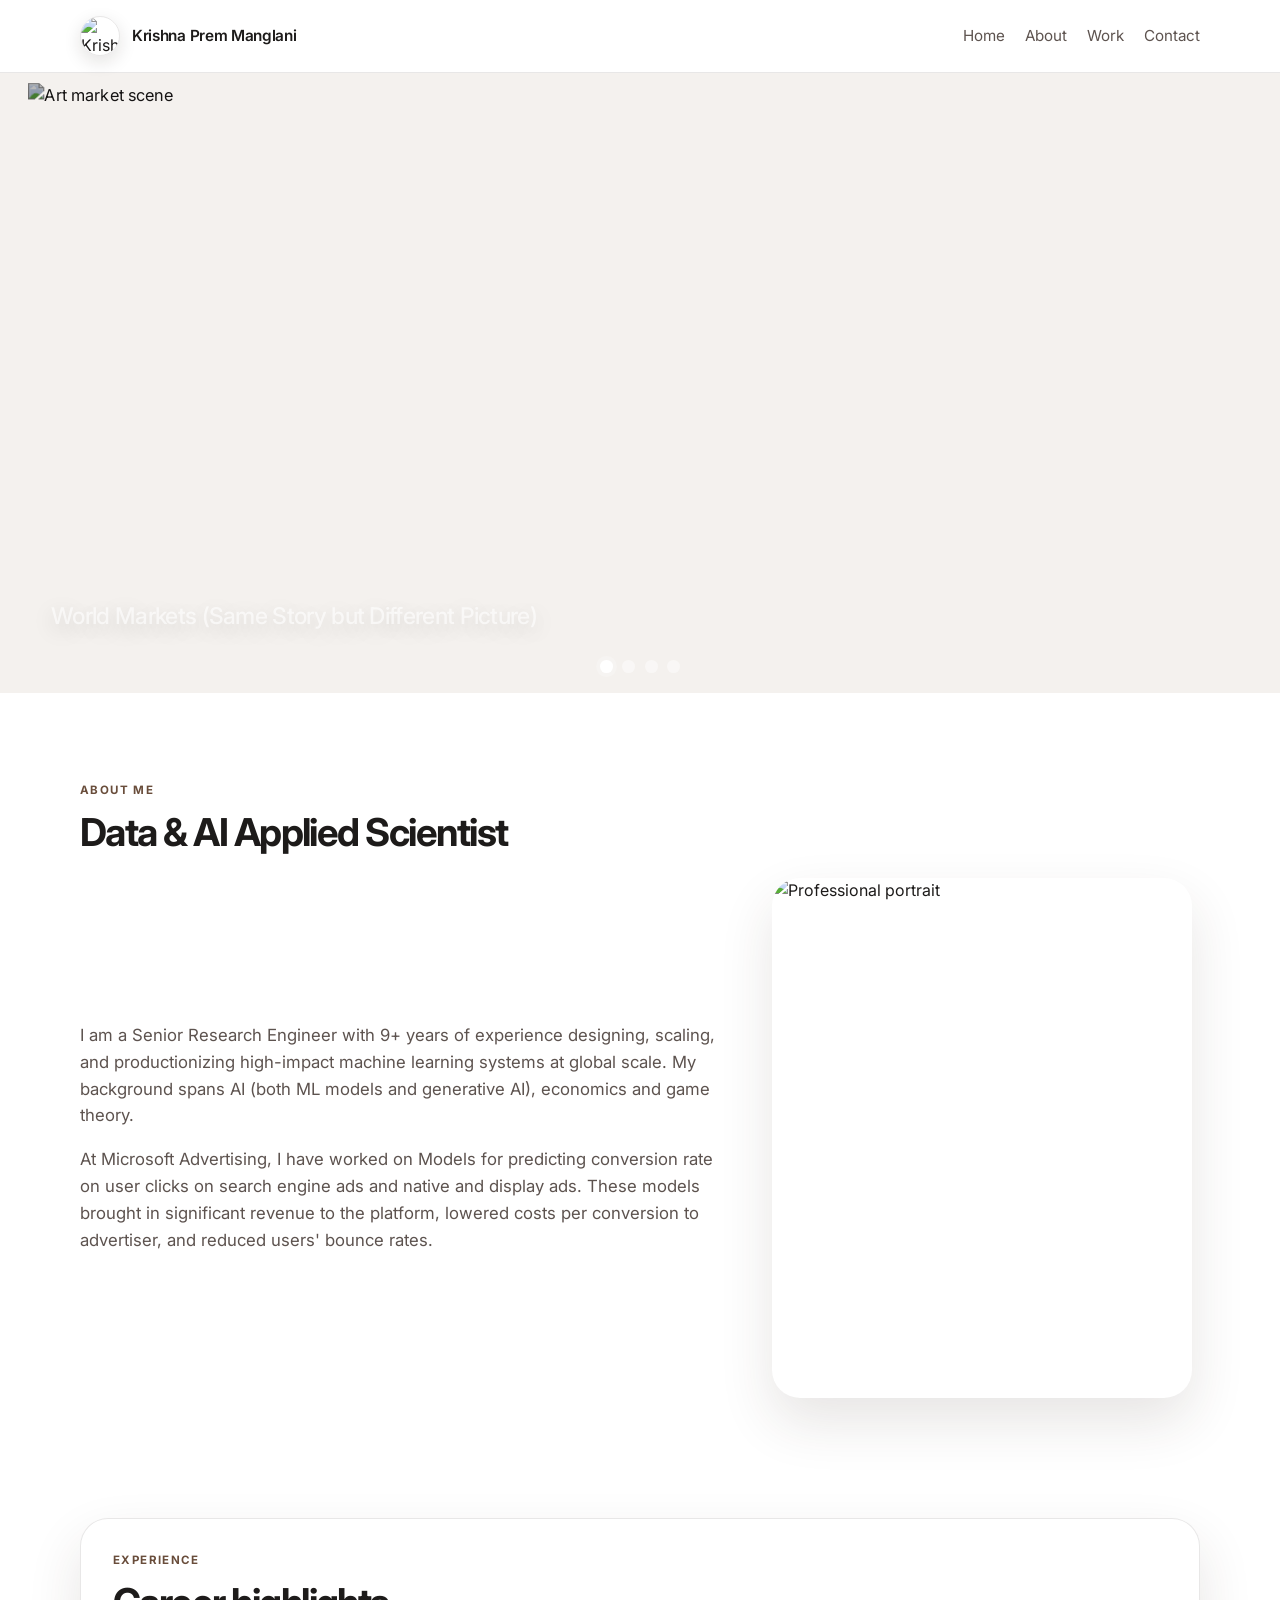
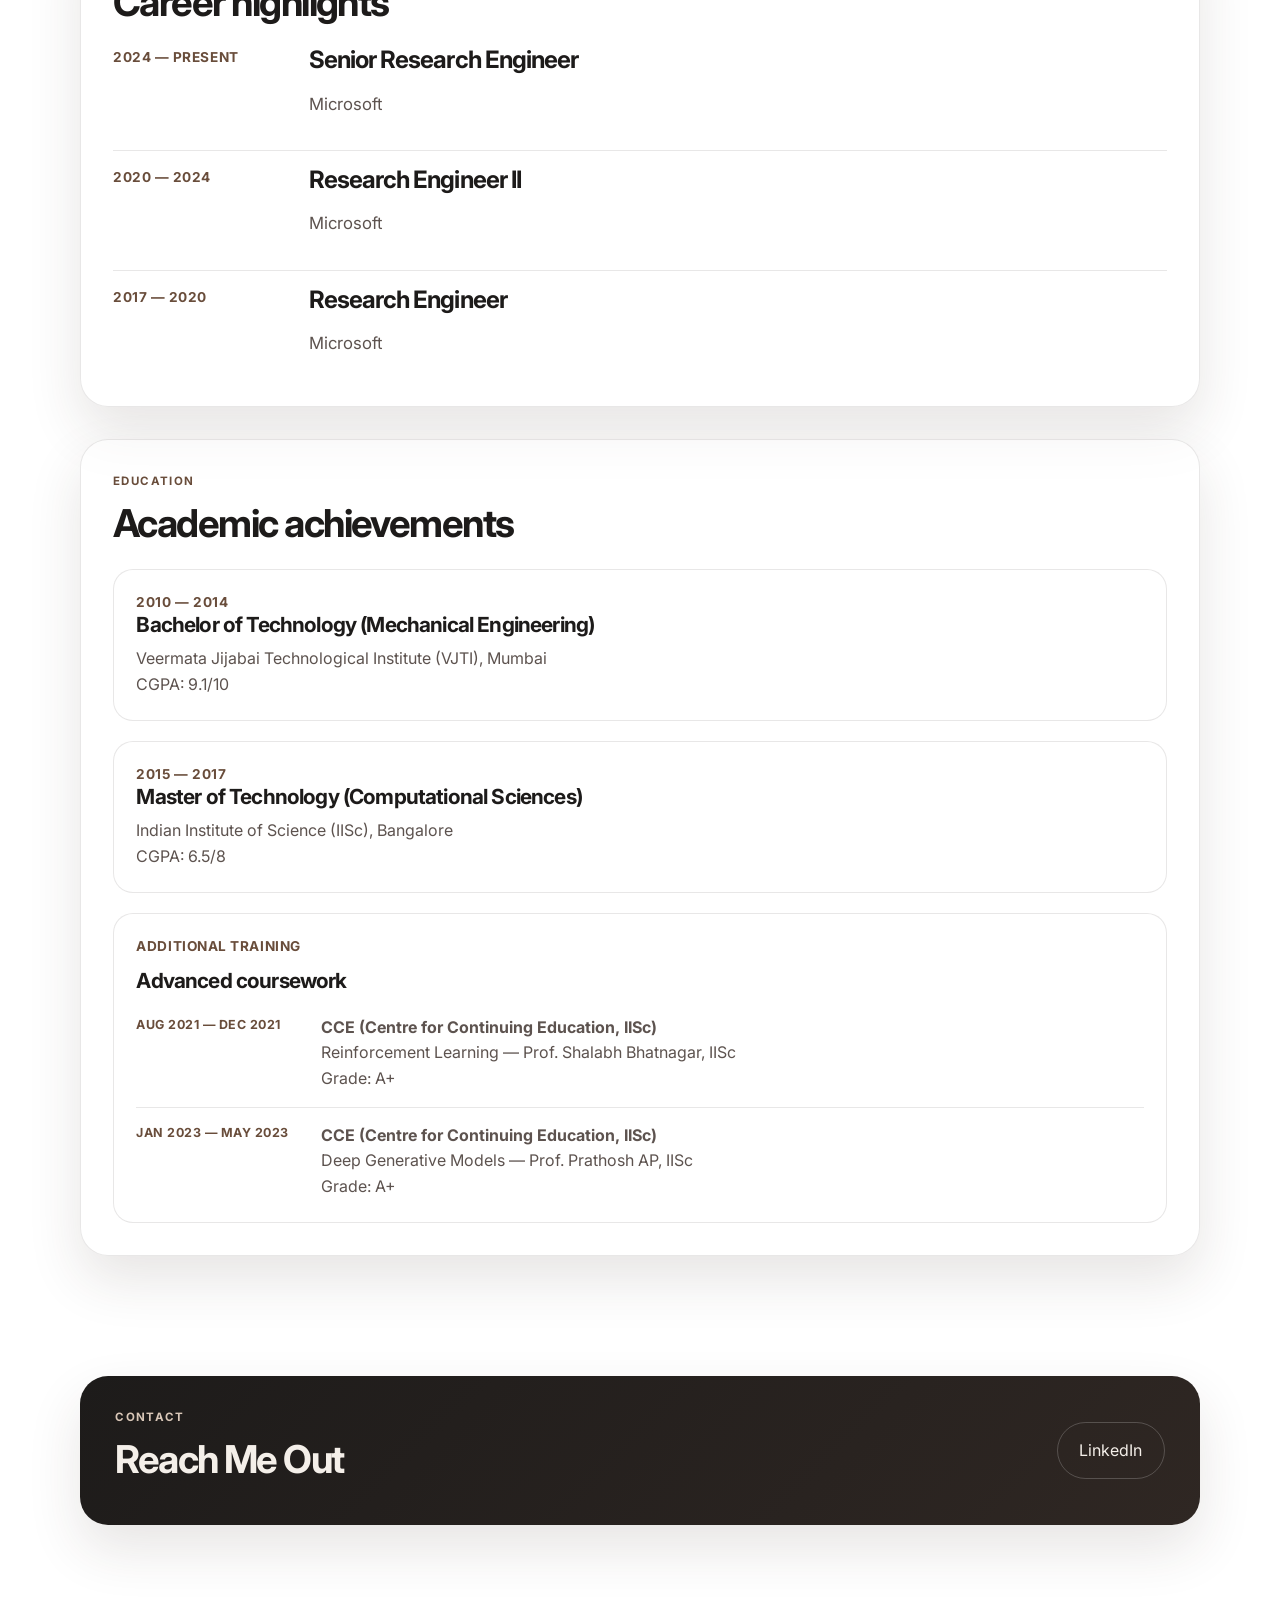
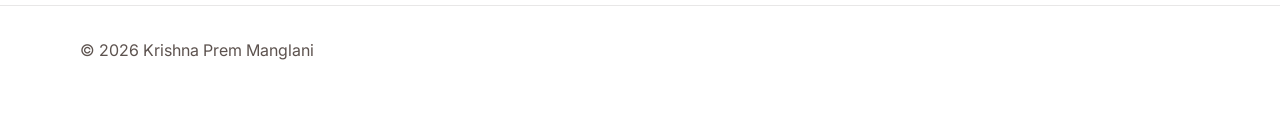
==== index.html @ 5908bef4 "Add files via upload" ====
<!DOCTYPE html>
<html lang="en">
  <head>
    <meta charset="UTF-8" />
    <meta name="viewport" content="width=device-width, initial-scale=1.0" />
    <meta
      name="description"
      content="Krishna Prem Manglani is a Senior Research Engineer specializing in AI, machine learning, experimentation, and large-scale conversion modeling."
    />
    <title>Krishna Prem Manglani | Research Engineer</title>
    <link rel="preconnect" href="https://fonts.googleapis.com" />
    <link rel="preconnect" href="https://fonts.gstatic.com" crossorigin />
    <link
      href="https://fonts.googleapis.com/css2?family=Inter:wght@400;500;600;700;800&display=swap"
      rel="stylesheet"
    />
    <link rel="stylesheet" href="style.css" />
  </head>
  <body>
    <header class="site-header">
      <div class="container nav-wrap">
        <div class="brand" aria-label="Brand name">
          <img
            src="assets/IMG_20180211_121516.jpg"
            alt="Krishna Prem Manglani"
            class="brand-avatar"
          />
          <span class="brand-name">Krishna Prem Manglani</span>
        </div>
        <nav class="main-nav" aria-label="Main navigation">
          <a href="#home">Home</a>
          <a href="#about">About</a>
          <a href="#work">Work</a>
          <a href="#contact">Contact</a>
        </nav>
      </div>
    </header>

    <main id="home">
      <section class="hero" aria-label="Featured carousel">
        <div class="carousel" data-carousel>
          <div class="carousel-caption">
            <h2>World Markets (Same Story but Different Picture)</h2>
          </div>

          <div class="slides">
            <figure class="slide active">
              <img src="assets/arton3275-adbbd.jpg" alt="Art market scene" />
            </figure>

            <figure class="slide">
              <img src="assets/Damoen_Saduk_Floating_Market.jpg" alt="Floating market scene" />
            </figure>

            <figure class="slide">
              <img src="assets/Kumasi_Market.jpg" alt="Market street scene" />
            </figure>

            <figure class="slide">
              <img src="assets/istockphoto-1391925823-1024x1024.jpg" alt="Open air market scene" />
            </figure>
          </div>

          <div class="carousel-dots" aria-label="Carousel navigation">
            <button class="dot active" type="button" aria-label="Show slide 1"></button>
            <button class="dot" type="button" aria-label="Show slide 2"></button>
            <button class="dot" type="button" aria-label="Show slide 3"></button>
            <button class="dot" type="button" aria-label="Show slide 4"></button>
          </div>
        </div>
      </section>

      <section id="about" class="section container">
        <div class="section-heading">
          <p class="eyebrow">About Me</p>
          <h2>Data &amp; AI Applied Scientist</h2>
        </div>

        <div class="about-grid">
          <div class="about-copy">
            <p>
              I am a Senior Research Engineer with 9+ years of experience designing, scaling, and
              productionizing high-impact machine learning systems at global scale. My background spans
              AI (both ML models and generative AI), economics and game theory.
            </p>
            <p>
              At Microsoft Advertising, I have worked on Models for predicting conversion rate on user
              clicks on search engine ads and native and display ads. These models brought in
              significant revenue to the platform, lowered costs per conversion to advertiser, and
              reduced users' bounce rates.
            </p>
          </div>

          <div class="about-photo">
            <img
              src="https://images.pexels.com/photos/6120249/pexels-photo-6120249.jpeg?auto=compress&cs=tinysrgb&w=1200"
              alt="Professional portrait"
            />
          </div>
        </div>
      </section>

      <section id="work" class="section container">
        <div class="experience-block">
          <div class="section-heading">
            <p class="eyebrow">Experience</p>
            <h2>Career highlights</h2>
          </div>

          <div class="timeline">
            <div class="timeline-item">
              <div class="timeline-date">2024 — Present</div>
              <div class="timeline-content">
                <h3>Senior Research Engineer</h3>
                <p>Microsoft</p>
              </div>
            </div>
            <div class="timeline-item">
              <div class="timeline-date">2020 — 2024</div>
              <div class="timeline-content">
                <h3>Research Engineer II</h3>
                <p>Microsoft</p>
              </div>
            </div>
            <div class="timeline-item">
              <div class="timeline-date">2017 — 2020</div>
              <div class="timeline-content">
                <h3>Research Engineer</h3>
                <p>Microsoft</p>
              </div>
            </div>
          </div>
        </div>

        <div class="education-block">
          <div class="section-heading">
            <p class="eyebrow">Education</p>
            <h2>Academic achievements</h2>
          </div>

          <div class="education-grid">
            <div class="education-card">
              <div class="edu-year">2010 — 2014</div>
              <h3>Bachelor of Technology (Mechanical Engineering)</h3>
              <p>Veermata Jijabai Technological Institute (VJTI), Mumbai</p>
              <p>CGPA: 9.1/10</p>
            </div>

            <div class="education-card">
              <div class="edu-year">2015 — 2017</div>
              <h3>Master of Technology (Computational Sciences)</h3>
              <p>Indian Institute of Science (IISc), Bangalore</p>
              <p>CGPA: 6.5/8</p>
            </div>

            <div class="education-card training-card">
              <div class="edu-year">Additional training</div>
              <h3>Advanced coursework</h3>

              <div class="training-list">
                <div class="training-item">
                  <div class="training-date">Aug 2021 — Dec 2021</div>
                  <div class="training-content">
                    <p><strong>CCE (Centre for Continuing Education, IISc)</strong></p>
                    <p>Reinforcement Learning — Prof. Shalabh Bhatnagar, IISc</p>
                    <p>Grade: A+</p>
                  </div>
                </div>

                <div class="training-item">
                  <div class="training-date">Jan 2023 — May 2023</div>
                  <div class="training-content">
                    <p><strong>CCE (Centre for Continuing Education, IISc)</strong></p>
                    <p>Deep Generative Models — Prof. Prathosh AP, IISc</p>
                    <p>Grade: A+</p>
                  </div>
                </div>
              </div>
            </div>
          </div>
        </div>
      </section>

      <section id="contact" class="section contact-section">
        <div class="container contact-box">
          <div>
            <p class="eyebrow">Contact</p>
            <h2>Reach Me Out</h2>
          </div>
          <div class="contact-actions">
            <a href="https://www.linkedin.com/in/krishna-prem-manglani-82505579/" class="btn btn-secondary" target="_blank" rel="noreferrer">LinkedIn</a>
          </div>
        </div>
      </section>
    </main>

    <footer class="site-footer">
      <div class="container footer-wrap">
        <p>© <span id="year"></span> Krishna Prem Manglani</p>
      </div>
    </footer>

    <script src="script.js"></script>
  </body>
</html>
---- style.css ----
:root {
  --bg: #ffffff;
  --bg-strong: #f5f5f5;
  --panel: #fffdf9;
  --panel-strong: #f6efe8;
  --text: #1d1b1a;
  --muted: #5d534f;
  --line: rgba(29, 27, 26, 0.1);
  --accent: #87614d;
  --accent-strong: #694d3b;
  --shadow: 0 24px 54px rgba(56, 42, 37, 0.12);
}

* {
  box-sizing: border-box;
}

html {
  scroll-behavior: smooth;
}

body {
  margin: 0;
  font-family: "Inter", sans-serif;
  background: var(--bg);
  color: var(--text);
  line-height: 1.6;
}

a {
  color: inherit;
  text-decoration: none;
}

img {
  max-width: 100%;
  display: block;
}

.container {
  width: min(1120px, calc(100% - 2rem));
  margin: 0 auto;
}

.site-header {
  position: sticky;
  top: 0;
  z-index: 10;
  backdrop-filter: blur(18px);
  background: rgba(255, 255, 255, 0.92);
  border-bottom: 1px solid var(--line);
}

.nav-wrap {
  display: flex;
  align-items: center;
  justify-content: space-between;
  min-height: 72px;
}

.brand {
  display: inline-flex;
  align-items: center;
  gap: 0.75rem;
  min-width: 0;
}

.brand-avatar {
  width: 2.5rem;
  height: 2.5rem;
  border-radius: 50%;
  object-fit: cover;
  border: 1px solid var(--line);
  box-shadow: 0 6px 18px rgba(34, 24, 19, 0.12);
}

.brand-name {
  font-size: 0.96rem;
  font-weight: 600;
  letter-spacing: -0.02em;
  color: var(--text);
}

.main-nav {
  display: flex;
  align-items: center;
  gap: 1.25rem;
  color: var(--muted);
  font-size: 0.95rem;
}

.main-nav a:hover,
.socials a:hover,
.text-link:hover {
  color: var(--accent-strong);
}

.hero {
  padding: 0 0 2.5rem;
}

.carousel {
  position: relative;
  width: 100%;
  min-height: 620px;
  overflow: hidden;
  background: #f4f1ee;
}

.carousel-caption {
  position: absolute;
  left: clamp(2rem, 4vw, 4rem);
  bottom: clamp(3.2rem, 5vw, 4rem);
  z-index: 3;
  max-width: min(44rem, 80vw);
  color: rgba(255, 255, 255, 0.62);
  text-shadow: 0 6px 22px rgba(0, 0, 0, 0.18);
}

.carousel-caption h2 {
  margin: 0;
  font-size: clamp(1.05rem, 1.8vw, 1.8rem);
  line-height: 1.1;
  letter-spacing: -0.03em;
  font-weight: 500;
}

.slides {
  position: relative;
  width: 100%;
  height: 620px;
}

.slide {
  position: absolute;
  inset: 0;
  opacity: 0;
  pointer-events: none;
  transition: opacity 0.8s ease;
}

.slide.active {
  opacity: 1;
  pointer-events: auto;
}

.slide img {
  width: 100%;
  height: 100%;
  object-fit: cover;
  object-position: center center;
  filter: saturate(0.9) brightness(0.72);
  transform: scale(1.02);
}

.carousel-dots {
  position: absolute;
  left: 50%;
  bottom: 1.25rem;
  transform: translateX(-50%);
  display: flex;
  gap: 0.6rem;
  z-index: 4;
}

.dot {
  width: 0.8rem;
  height: 0.8rem;
  border-radius: 50%;
  border: 0;
  background: rgba(255, 255, 255, 0.45);
  cursor: pointer;
  padding: 0;
}

.dot.active {
  background: white;
  box-shadow: 0 0 0 4px rgba(255, 255, 255, 0.2);
}

.hero-grid {
  display: grid;
  grid-template-columns: 1.3fr 0.7fr;
  gap: 2rem;
  align-items: center;
}

.eyebrow {
  margin: 0 0 0.75rem;
  color: var(--accent-strong);
  font-weight: 700;
  letter-spacing: 0.12em;
  text-transform: uppercase;
  font-size: 0.72rem;
}

h1,
h2,
h3 {
  margin: 0 0 0.8rem;
  letter-spacing: -0.04em;
  line-height: 1.1;
}

h1 {
  font-size: clamp(2.7rem, 5vw, 4.7rem);
  max-width: 620px;
}

h2 {
  font-size: clamp(2rem, 3vw, 2.8rem);
}

.hero-text,
.featured-content p,
.about-copy p,
.newsletter-box p,
.card p,
.about-grid p,
.project-card p,
.post-body p,
.timeline-content p,
.profile-card p {
  color: var(--muted);
  font-size: 1.05rem;
}

.quick-stats {
  display: flex;
  flex-wrap: wrap;
  gap: 1.25rem;
  margin-top: 2rem;
}

.quick-stats div {
  min-width: 120px;
}

.quick-stats strong {
  display: block;
  font-size: 1.2rem;
  letter-spacing: -0.04em;
}

.quick-stats span {
  color: var(--muted);
  font-size: 0.85rem;
}

.hero-actions {
  display: flex;
  flex-wrap: wrap;
  gap: 1rem;
  margin-top: 2rem;
}

.hero-panel {
  display: flex;
  justify-content: center;
}

.profile-card {
  width: min(100%, 420px);
  background: linear-gradient(180deg, rgba(18, 18, 18, 0.96), rgba(43, 27, 20, 0.92));
  color: #f1ece8;
  padding: 2rem;
  border-radius: 28px;
  box-shadow: var(--shadow);
}

.profile-badge {
  display: inline-block;
  margin-bottom: 0.85rem;
  padding: 0.45rem 0.7rem;
  border-radius: 999px;
  background: rgba(255,255,255,0.12);
  border: 1px solid rgba(255,255,255,0.2);
  font-size: 0.72rem;
  letter-spacing: 0.08em;
  text-transform: uppercase;
}

.profile-card h2 {
  margin-bottom: 0.8rem;
  font-size: clamp(1.7rem, 3vw, 2.4rem);
}

.profile-card p,
.profile-card li {
  color: rgba(241, 236, 232, 0.8);
}

.profile-card ul {
  margin: 1rem 0 0;
  padding-left: 1.1rem;
}

.section {
  padding: 3rem 0 4.5rem;
}

.about-grid {
  display: grid;
  grid-template-columns: 1.25fr 0.75fr;
  gap: 2rem;
  align-items: center;
}

.about-copy {
  min-width: 0;
}

.about-photo {
  display: flex;
  justify-content: center;
}

.about-photo img {
  width: min(100%, 420px);
  height: 520px;
  object-fit: cover;
  border-radius: 28px;
  box-shadow: var(--shadow);
}

.chip-panel {
  background: rgba(255,255,255,0.55);
  border: 1px solid var(--line);
  border-radius: 22px;
  padding: 1.5rem;
  box-shadow: 0 18px 32px rgba(73, 55, 49, 0.07);
}

.chip-list {
  display: flex;
  flex-wrap: wrap;
  gap: 0.7rem;
  margin-top: 1rem;
}

.chip-list span {
  display: inline-flex;
  align-items: center;
  padding: 0.6rem 0.9rem;
  border-radius: 999px;
  border: 1px solid var(--line);
  background: rgba(255,255,255,0.6);
  color: var(--accent-strong);
  font-size: 0.8rem;
  font-weight: 600;
}

.project-grid {
  display: grid;
  grid-template-columns: repeat(2, minmax(0, 1fr));
  gap: 1.5rem;
}

.project-card {
  background: rgba(255,255,255,0.55);
  border: 1px solid var(--line);
  border-radius: 22px;
  padding: 1.5rem;
  box-shadow: 0 18px 32px rgba(73, 55, 49, 0.06);
}

.project-tag {
  display: inline-block;
  margin-bottom: 0.8rem;
  padding: 0.4rem 0.7rem;
  background: #efe3d6;
  color: var(--accent-strong);
  border-radius: 999px;
  font-size: 0.7rem;
  letter-spacing: 0.08em;
  text-transform: uppercase;
  font-weight: 700;
}

.project-card h3,
.timeline-content h3 {
  font-size: 1.5rem;
}

.experience-block,
.education-block {
  background: rgba(255,255,255,0.45);
  border: 1px solid var(--line);
  border-radius: 28px;
  padding: 2rem;
  box-shadow: var(--shadow);
}

.education-block {
  margin-top: 2rem;
}

.timeline {
  display: grid;
  gap: 1rem;
  margin-top: 1.2rem;
}

.timeline-item {
  display: grid;
  grid-template-columns: 180px 1fr;
  gap: 1rem;
  align-items: start;
  border-top: 1px solid var(--line);
  padding-top: 1rem;
}

.timeline-item:first-child {
  border-top: 0;
  padding-top: 0;
}

.timeline-date,
.edu-year {
  color: var(--accent-strong);
  font-weight: 700;
  letter-spacing: 0.04em;
  font-size: 0.85rem;
  text-transform: uppercase;
}

.education-grid {
  display: grid;
  grid-template-columns: 1fr;
  gap: 1.25rem;
  margin-top: 1.3rem;
}

.education-card {
  background: rgba(255,255,255,0.5);
  border: 1px solid var(--line);
  border-radius: 20px;
  padding: 1.4rem;
}

.training-card {
  display: grid;
  gap: 0.75rem;
}

.training-list {
  display: grid;
  gap: 1rem;
}

.training-item {
  display: grid;
  grid-template-columns: minmax(130px, 170px) minmax(0, 1fr);
  gap: 0.9rem;
  align-items: start;
  border-top: 1px solid var(--line);
  padding-top: 0.9rem;
}

.training-item:first-child {
  border-top: 0;
  padding-top: 0;
}

.training-date {
  color: var(--accent-strong);
  font-size: 0.78rem;
  font-weight: 700;
  letter-spacing: 0.04em;
  text-transform: uppercase;
  white-space: nowrap;
  overflow: visible;
}

.training-content {
  min-width: 0;
}

.education-card h3 {
  font-size: 1.3rem;
  margin-bottom: 0.6rem;
}

.education-card p {
  margin: 0;
  color: var(--muted);
}

.contact-section {
  padding-bottom: 5rem;
}

.contact-box {
  display: flex;
  justify-content: space-between;
  align-items: center;
  gap: 1.5rem;
  background: linear-gradient(135deg, #1d1b1a, #2f2723);
  color: #f4efe9;
  border-radius: 28px;
  padding: 2rem 2.2rem;
  box-shadow: var(--shadow);
}

.contact-box .eyebrow {
  color: #d9c7b8;
}

.contact-box h2 {
  max-width: 560px;
}

.contact-actions {
  display: flex;
  flex-wrap: wrap;
  gap: 0.8rem;
}

.contact-box .btn-primary {
  background: #f4efe9;
  color: var(--text);
  box-shadow: none;
}

.contact-box .btn-secondary,
.contact-box .btn-secondary:visited,
.contact-box .btn-secondary:active,
.contact-box .btn-secondary:focus {
  border-color: rgba(255,255,255,0.2);
  background: transparent;
  color: #f4efe9;
  font: inherit;
  text-decoration: none;
}

.btn {
  display: inline-flex;
  align-items: center;
  justify-content: center;
  border-radius: 999px;
  padding: 0.9rem 1.35rem;
  border: 1px solid transparent;
  transition: transform 0.2s ease, box-shadow 0.2s ease;
  font-weight: 600;
  font: inherit;
}

.btn:hover {
  transform: translateY(-1px);
}

.btn-primary {
  background: var(--text);
  color: white;
  box-shadow: var(--shadow);
}

.btn-secondary {
  border-color: var(--line);
  background: rgba(255, 255, 255, 0.25);
}

.hero-visual {
  display: flex;
  justify-content: center;
}

.card {
  background: rgba(255, 255, 255, 0.55);
  border: 1px solid rgba(29, 27, 26, 0.08);
  border-radius: 24px;
  box-shadow: var(--shadow);
}

.card-large {
  width: min(100%, 410px);
  padding: 2rem;
  background: linear-gradient(135deg, rgba(255,255,255,0.8), rgba(243,232,224,0.9));
}

.card-label,
.post-meta,
.meta-row {
  color: var(--muted);
  font-size: 0.8rem;
  letter-spacing: 0.04em;
  text-transform: uppercase;
}

.meta-row {
  display: flex;
  justify-content: space-between;
  margin-top: 1.5rem;
}

.featured,
.posts,
.about,
.newsletter {
  padding: 2rem 0 4.5rem;
}

.section-heading {
  margin-bottom: 1.5rem;
}

.featured-post {
  display: grid;
  grid-template-columns: 1.1fr 1fr;
  background: rgba(255, 255, 255, 0.45);
  border: 1px solid var(--line);
  border-radius: 28px;
  overflow: hidden;
  box-shadow: var(--shadow);
}

.featured-image {
  min-height: 320px;
  background: linear-gradient(135deg, #d3b7a7, #99857a);
  display: grid;
  place-items: center;
}

.image-placeholder {
  font-weight: 700;
  color: rgba(255,255,255,0.82);
  letter-spacing: 0.14em;
  text-transform: uppercase;
  font-size: 0.8rem;
}

.featured-content {
  padding: 2rem;
  background: var(--panel);
}

.post-meta {
  display: flex;
  align-items: center;
  gap: 0.5rem;
  text-transform: uppercase;
  letter-spacing: 0.08em;
}

.text-link {
  display: inline-block;
  margin-top: 0.75rem;
  font-weight: 600;
  color: var(--accent-strong);
}

.section-heading-row {
  display: flex;
  justify-content: space-between;
  align-items: end;
  gap: 1rem;
  margin-bottom: 1.5rem;
}

.post-grid {
  display: grid;
  grid-template-columns: repeat(3, minmax(0, 1fr));
  gap: 1.5rem;
}

.post-card {
  background: rgba(255,255,255,0.55);
  border: 1px solid var(--line);
  border-radius: 22px;
  overflow: hidden;
  box-shadow: 0 18px 30px rgba(73, 55, 49, 0.08);
}

.post-thumb {
  height: 170px;
  background: linear-gradient(135deg, #d0cabd, #b0a79b);
  display: grid;
  place-items: center;
  font-size: 0.75rem;
  letter-spacing: 0.14em;
  text-transform: uppercase;
  color: rgba(24,24,24,0.8);
}

.post-body {
  padding: 1.3rem 1.2rem 1.6rem;
}

.post-body h3 {
  font-size: 1.5rem;
}

.post-body p {
  color: var(--muted);
  margin-bottom: 1rem;
}

.about-grid {
  display: grid;
  grid-template-columns: 1.2fr 0.8fr;
  gap: 2rem;
  align-items: center;
}

.about-card {
  background: var(--panel);
  border: 1px solid var(--line);
  border-radius: 22px;
  padding: 2rem;
  box-shadow: var(--shadow);
}

.about-card ul {
  margin: 1rem 0 0;
  padding-left: 1.1rem;
  color: var(--muted);
}

.newsletter-box {
  display: flex;
  justify-content: space-between;
  gap: 1.5rem;
  align-items: center;
  background: linear-gradient(135deg, #efe0d4, #f7f2ee);
  border: 1px solid rgba(29, 27, 26, 0.08);
  border-radius: 28px;
  padding: 2rem 2.2rem;
  box-shadow: var(--shadow);
}

.newsletter-form {
  display: flex;
  gap: 0.75rem;
  align-items: center;
  width: min(100%, 520px);
}

.newsletter-form input {
  flex: 1;
  min-width: 0;
  border: 1px solid var(--line);
  background: rgba(255,255,255,0.8);
  border-radius: 999px;
  padding: 0.95rem 1.1rem;
  font: inherit;
}

.site-footer {
  padding: 1rem 0 2.5rem;
  border-top: 1px solid var(--line);
}

.footer-wrap {
  display: flex;
  justify-content: space-between;
  align-items: center;
  gap: 1rem;
  color: var(--muted);
}

.socials {
  display: flex;
  gap: 1rem;
}

.sr-only {
  position: absolute;
  width: 1px;
  height: 1px;
  padding: 0;
  margin: -1px;
  overflow: hidden;
  clip: rect(0, 0, 0, 0);
  white-space: nowrap;
  border: 0;
}

@media (max-width: 900px) {
  .hero-grid,
  .featured-post,
  .about-grid,
  .newsletter-box {
    grid-template-columns: 1fr;
    display: grid;
  }

  .post-grid {
    grid-template-columns: 1fr 1fr;
  }

  .newsletter-box {
    align-items: flex-start;
  }
}

@media (max-width: 640px) {
  .main-nav {
    gap: 0.75rem;
    font-size: 0.8rem;
  }

  .brand span:last-child {
    display: none;
  }

  .post-grid {
    grid-template-columns: 1fr;
  }

  .newsletter-form,
  .footer-wrap,
  .section-heading-row {
    flex-direction: column;
    align-items: flex-start;
  }

  .newsletter-form {
    width: 100%;
  }

  .newsletter-form input,
  .newsletter-form button {
    width: 100%;
  }
}
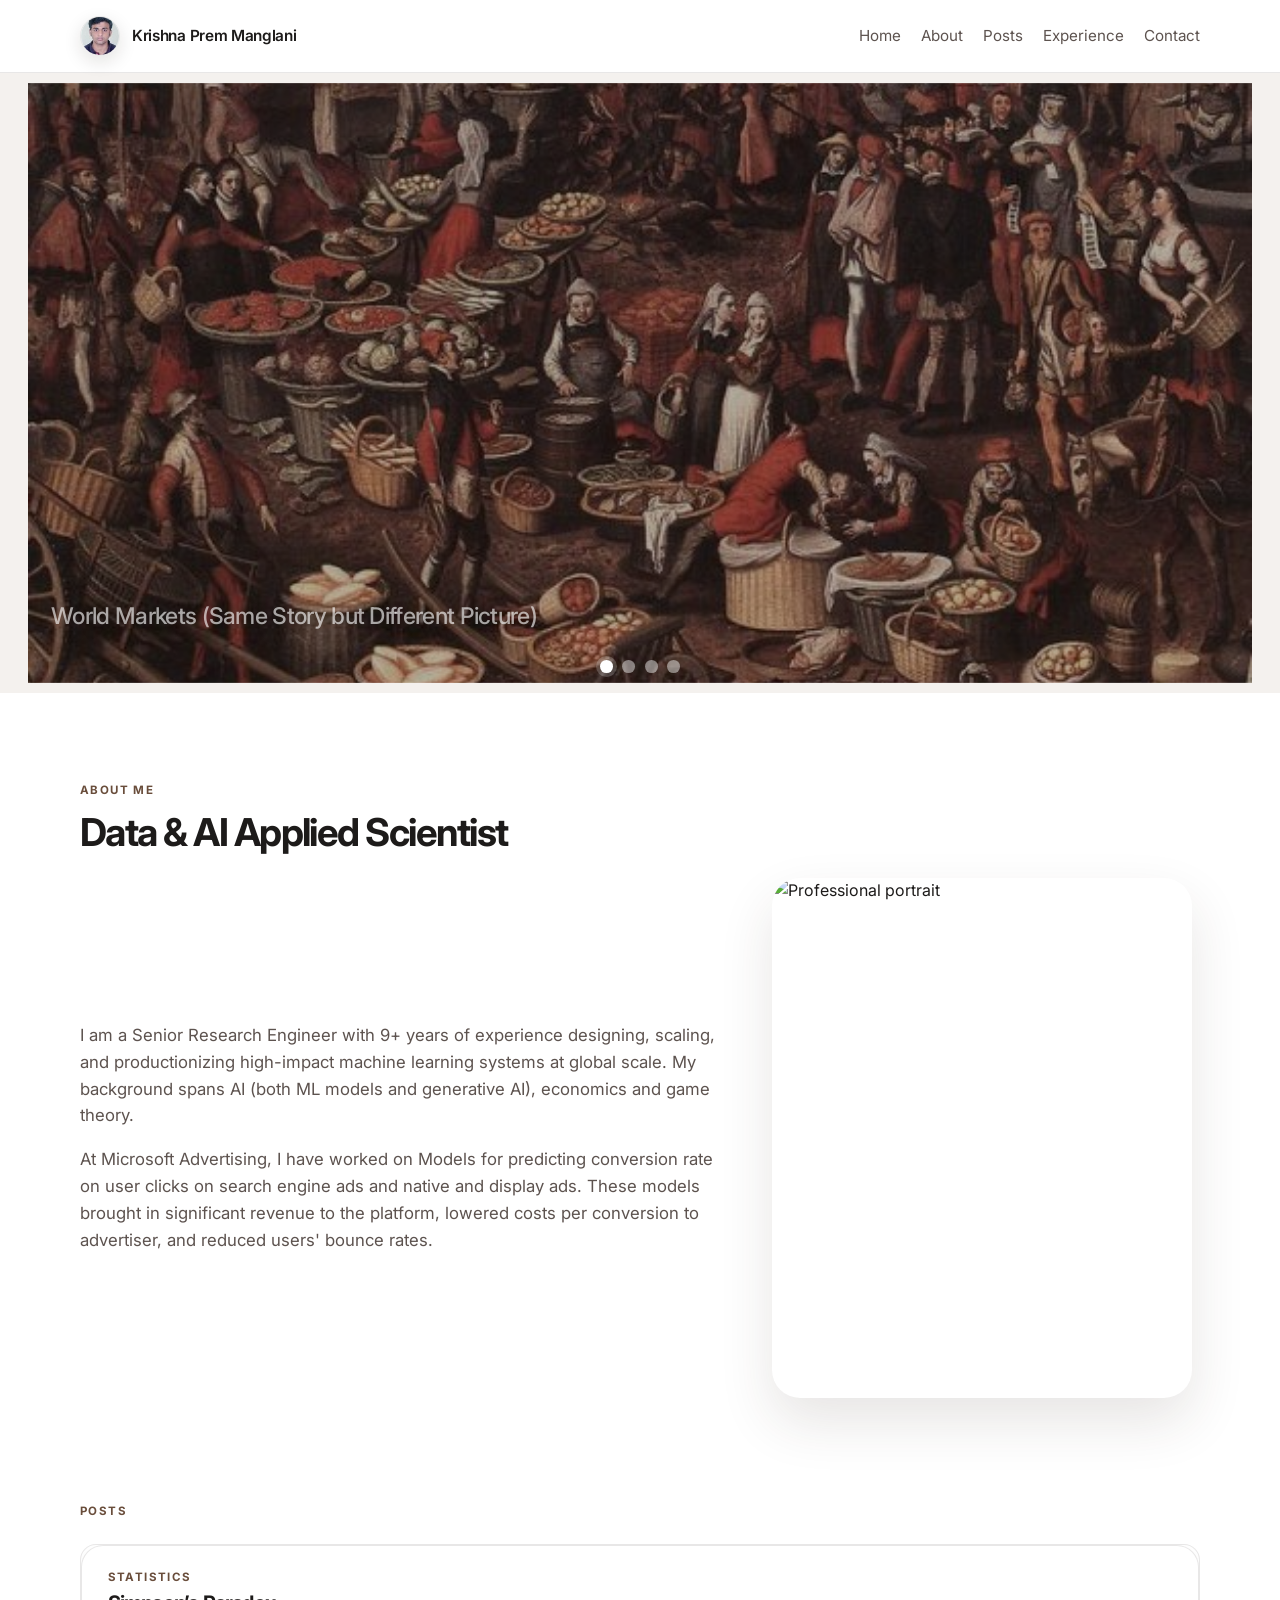
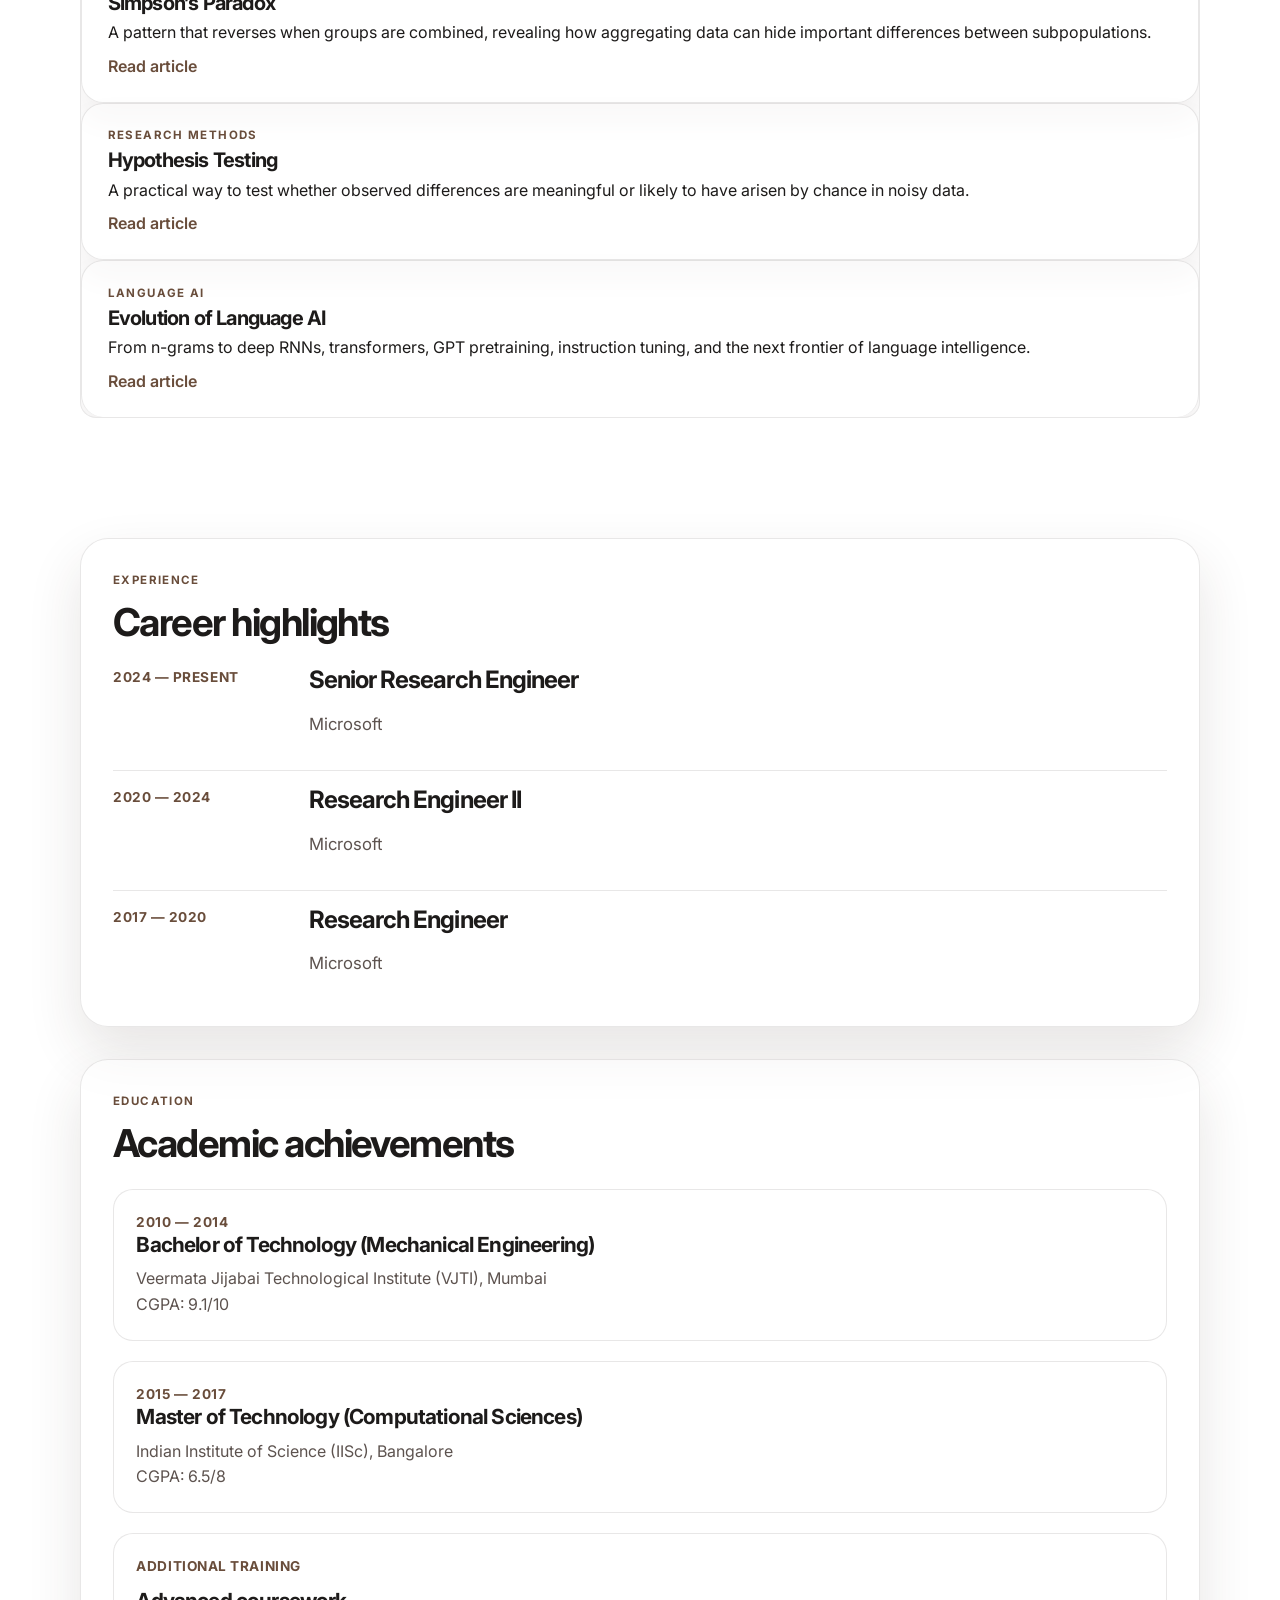
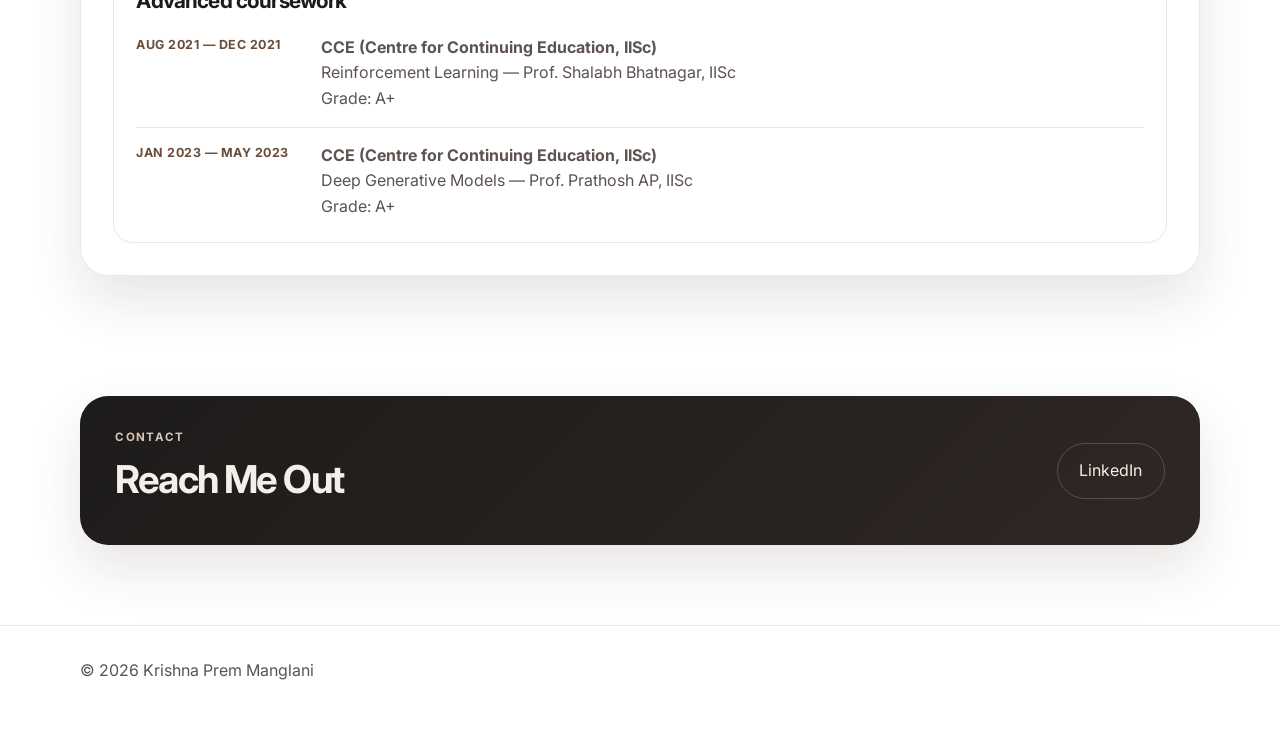
==== commit f533d21a: "Add files via upload" ====
--- a/index.html
+++ b/index.html
@@ -30,7 +30,8 @@
         <nav class="main-nav" aria-label="Main navigation">
           <a href="#home">Home</a>
           <a href="#about">About</a>
-          <a href="#work">Work</a>
+          <a href="#posts">Posts</a>
+          <a href="#experience">Experience</a>
           <a href="#contact">Contact</a>
         </nav>
       </div>
@@ -100,7 +101,45 @@
         </div>
       </section>
 
-      <section id="work" class="section container">
+      <section id="posts" class="section container posts-section">
+        <div class="section-heading">
+          <p class="eyebrow">Posts</p>
+        </div>
+
+        <div class="posts-grid">
+            <article class="post-card">
+              <p class="post-kicker">Statistics</p>
+              <h3>Simpson’s Paradox</h3>
+              <p>
+                A pattern that reverses when groups are combined, revealing how aggregating data can hide
+                important differences between subpopulations.
+              </p>
+              <a href="simpson-paradox.html" class="read-link">Read article</a>
+            </article>
+
+            <article class="post-card">
+              <p class="post-kicker">Research Methods</p>
+              <h3>Hypothesis Testing</h3>
+              <p>
+                A practical way to test whether observed differences are meaningful or likely to have arisen
+                by chance in noisy data.
+              </p>
+              <a href="hypothesis-testing.html" class="read-link">Read article</a>
+            </article>
+
+            <article class="post-card">
+              <p class="post-kicker">Language AI</p>
+              <h3>Evolution of Language AI</h3>
+              <p>
+                From n-grams to deep RNNs, transformers, GPT pretraining, instruction tuning,
+                and the next frontier of language intelligence.
+              </p>
+              <a href="statistical-nlp-evolution.html" class="read-link">Read article</a>
+            </article>
+        </div>
+      </section>
+
+      <section id="experience" class="section container">
         <div class="experience-block">
           <div class="section-heading">
             <p class="eyebrow">Experience</p>
--- a/style.css
+++ b/style.css
@@ -1,8 +1,8 @@
 :root {
   --bg: #ffffff;
-  --bg-strong: #f5f5f5;
-  --panel: #fffdf9;
-  --panel-strong: #f6efe8;
+  --bg-strong: #ffffff;
+  --panel: #ffffff;
+  --panel-strong: #f3f3f3;
   --text: #1d1b1a;
   --muted: #5d534f;
   --line: rgba(29, 27, 26, 0.1);
@@ -486,6 +486,60 @@
   color: var(--muted);
 }
 
+.posts-section {
+  padding-top: 2rem;
+}
+
+.posts-grid {
+  display: flex;
+  flex-direction: column;
+  gap: 0;
+  margin-top: 1.4rem;
+  border: 1px solid var(--line);
+  border-radius: 16px;
+  overflow: hidden;
+  background: rgba(255, 255, 255, 0.55);
+}
+
+.post-card {
+  display: block;
+  padding: 1.4rem 1.6rem;
+  border-bottom: 1px solid var(--line);
+  transition: background 0.15s ease;
+}
+
+.post-card:last-child {
+  border-bottom: 0;
+}
+
+.post-card:hover {
+  background: rgba(246, 239, 232, 0.5);
+}
+
+.post-card h3 {
+  margin: 0.3rem 0 0.4rem;
+  font-size: 1.25rem;
+}
+
+.post-card p:not(.post-kicker) {
+  margin: 0 0 0.5rem;
+}
+
+.post-kicker {
+  margin: 0;
+  color: var(--accent-strong);
+  font-size: 0.72rem;
+  letter-spacing: 0.12em;
+  text-transform: uppercase;
+  font-weight: 700;
+}
+
+.read-link {
+  display: inline-block;
+  color: var(--accent-strong);
+  font-weight: 600;
+}
+
 .contact-section {
   padding-bottom: 5rem;
 }
@@ -531,6 +585,113 @@
   color: #f4efe9;
   font: inherit;
   text-decoration: none;
+}
+
+.post-page {
+  background: var(--bg);
+}
+
+.post-content-wrap {
+  padding: 4rem 0 5rem;
+}
+
+.post-article {
+  max-width: 900px;
+  margin: 0 auto;
+  background: rgba(255, 255, 255, 0.55);
+  border: 1px solid var(--line);
+  border-radius: 28px;
+  padding: clamp(1.5rem, 3vw, 3rem);
+  box-shadow: 0 18px 32px rgba(73, 55, 49, 0.05);
+}
+
+.post-article h1 {
+  font-size: clamp(2.3rem, 5vw, 4rem);
+  margin-bottom: 0.5rem;
+}
+
+.post-article h2 {
+  font-size: clamp(1.5rem, 2vw, 2.1rem);
+  margin-top: 2rem;
+}
+
+.post-article p {
+  color: var(--muted);
+  font-size: 1.08rem;
+}
+
+.post-meta-line {
+  margin-top: 0;
+  margin-bottom: 1.5rem;
+  color: var(--accent-strong);
+  font-weight: 600;
+}
+
+.data-table {
+  width: 100%;
+  border-collapse: collapse;
+  margin: 1.4rem 0 1.8rem;
+  font-size: 1rem;
+  background: rgba(255, 255, 255, 0.6);
+  border: 1.5px solid var(--accent-strong);
+}
+
+.data-table th,
+.data-table td {
+  padding: 0.75rem 1rem;
+  text-align: left;
+  border: 1px solid var(--accent-strong);
+  color: var(--text);
+}
+
+.data-table thead th {
+  background: var(--panel-strong);
+  color: var(--accent-strong);
+  font-size: 0.82rem;
+  letter-spacing: 0.04em;
+  text-transform: uppercase;
+}
+
+.stat-figure {
+  margin: 1.4rem 0;
+  border: 1px solid var(--line);
+  border-radius: 18px;
+  padding: 1rem 1rem 0.5rem;
+  background: rgba(255, 255, 255, 0.5);
+}
+
+.stat-figure + .stat-figure {
+  margin-top: 1rem;
+}
+
+.figure-caption {
+  margin: 0 0 0.5rem;
+  color: var(--muted);
+  font-size: 0.9rem;
+  font-style: italic;
+}
+
+.pipeline-line {
+  margin: 1.2rem 0;
+  padding: 0.9rem 1.1rem;
+  border-left: 3px solid var(--accent-strong);
+  background: rgba(246, 239, 232, 0.5);
+  border-radius: 0 12px 12px 0;
+  color: var(--accent-strong);
+  font-weight: 600;
+  font-size: 0.98rem;
+}
+
+.post-article h4 {
+  margin: 1.6rem 0 0.5rem;
+  font-size: 1.15rem;
+  color: var(--accent-strong);
+}
+
+.post-article mjx-container[display="true"] {
+  overflow-x: auto;
+  overflow-y: hidden;
+  padding: 0.4rem 0;
 }
 
 .btn {
